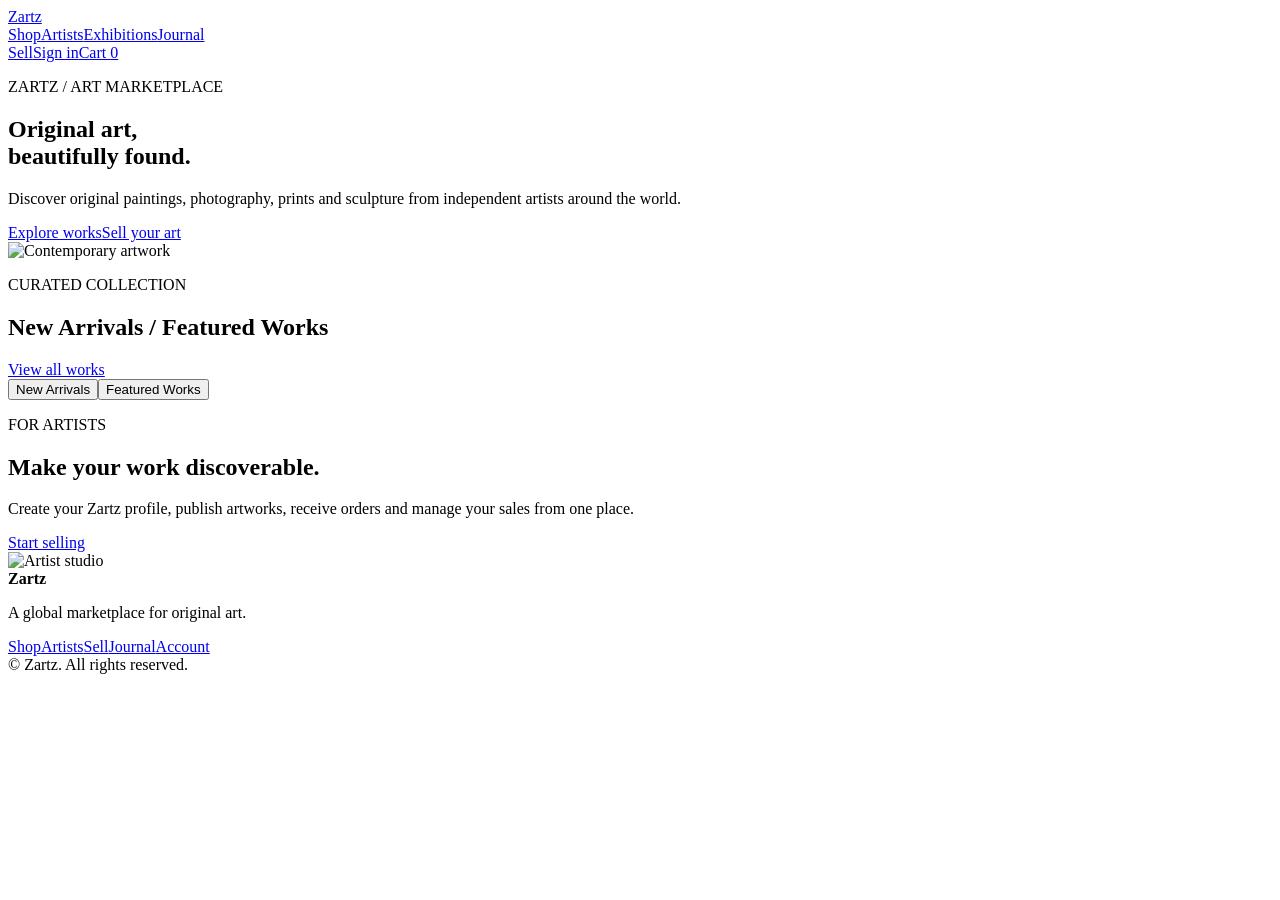
==== index.html @ e43a1148 "Add Zartz project - index" ====
<!doctype html>
<html lang="en">
<head>
  <meta charset="utf-8"><meta name="viewport" content="width=device-width,initial-scale=1">
  <meta name="description" content="Zartz — discover and collect original artworks from artists worldwide.">
  <title>Zartz — Art for everyone</title>
  <link rel="icon" href="https://cdn-icons-png.flaticon.com/512/2779/2779764.png">
  <link rel="stylesheet" href="css/styles.css">
  <script src="https://cdn.jsdelivr.net/npm/@supabase/supabase-js@2"></script>
  <script defer src="js/config.js"></script><script defer src="js/app.js"></script>
</head>
<body>
<header class="site-header"><a class="brand" href="index.html"><img src="https://cdn-icons-png.flaticon.com/512/2779/2779764.png" alt=""><span>Zartz</span></a>
<nav class="main-nav"><a href="shop.html">Shop</a><a href="artists.html">Artists</a><a href="exhibitions.html">Exhibitions</a><a href="journal.html">Journal</a></nav>
<div class="header-actions"><a href="sell.html">Sell</a><a href="login.html">Sign in</a><a class="cart-link" href="cart.html">Cart <span data-cart-count>0</span></a></div></header>
<main>
<section class="hero"><div class="hero-copy"><p class="eyebrow">ZARTZ / ART MARKETPLACE</p><h1>Original art,<br>beautifully found.</h1><p>Discover original paintings, photography, prints and sculpture from independent artists around the world.</p><div class="hero-actions"><a class="button button-dark" href="shop.html">Explore works</a><a class="text-link" href="sell.html">Sell your art</a></div></div>
<div class="hero-art"><img src="https://images.unsplash.com/photo-1577083288073-40892c0860a4?auto=format&fit=crop&w=1200&q=85" alt="Contemporary artwork"></div></section>
<section class="collection-section"><div class="section-head"><div><p class="eyebrow">CURATED COLLECTION</p><h2>New Arrivals / Featured Works</h2></div><a class="text-link" href="shop.html">View all works</a></div>
<div class="tabs" role="tablist"><button class="tab is-active" data-collection-tab="new">New Arrivals</button><button class="tab" data-collection-tab="featured">Featured Works</button></div><div id="home-grid" class="art-grid art-grid-4"></div></section>
<section class="split-banner"><div><p class="eyebrow">FOR ARTISTS</p><h2>Make your work discoverable.</h2><p>Create your Zartz profile, publish artworks, receive orders and manage your sales from one place.</p><a class="button button-dark" href="sell.html">Start selling</a></div><div class="split-image"><img src="https://images.unsplash.com/photo-1561214115-f2f134cc4912?auto=format&fit=crop&w=1200&q=85" alt="Artist studio"></div></section>
</main>
<footer class="site-footer"><div class="footer-brand"><img src="https://cdn-icons-png.flaticon.com/512/2779/2779764.png" alt=""><strong>Zartz</strong><p>A global marketplace for original art.</p></div><div class="footer-links"><a href="shop.html">Shop</a><a href="artists.html">Artists</a><a href="sell.html">Sell</a><a href="journal.html">Journal</a><a href="account.html">Account</a></div><div class="footer-bottom">© <span data-year></span> Zartz. All rights reserved.</div></footer>
</body></html>
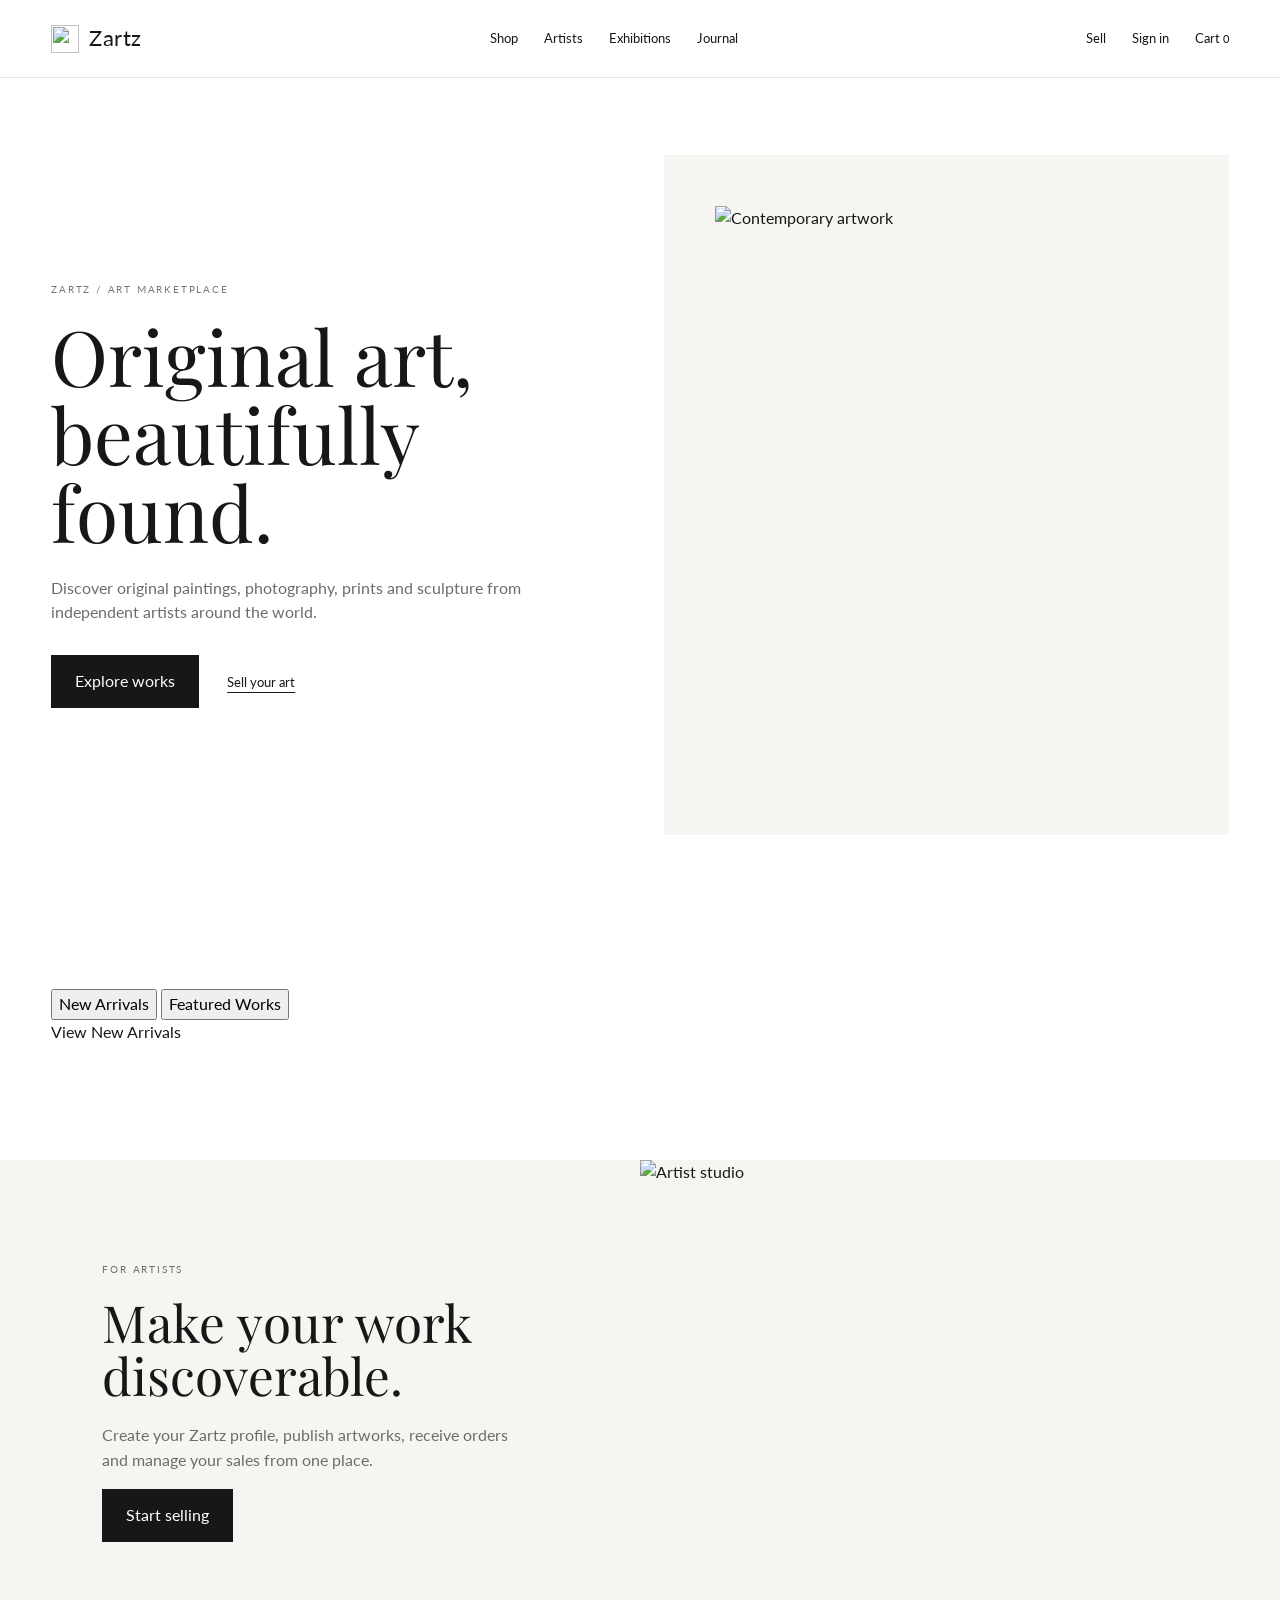
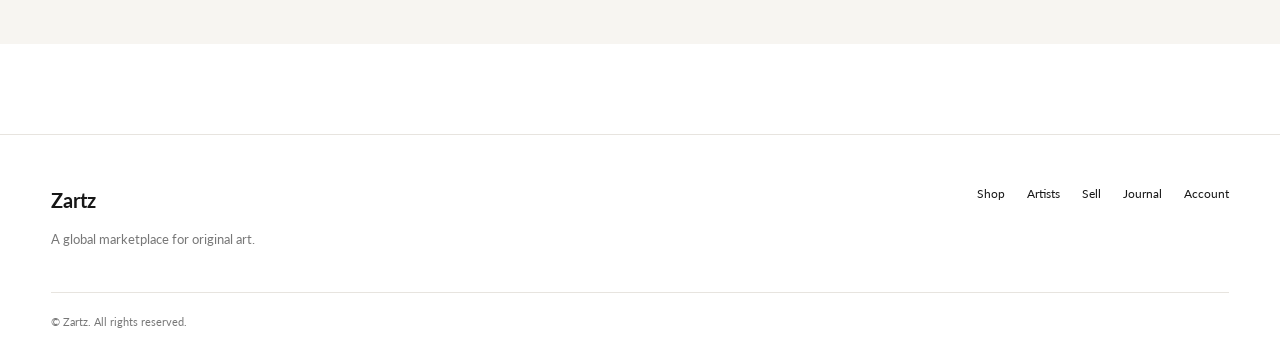
==== commit 4ebe8713: "Redesign homepage artwork collection to APC-style New Arrivals and Featured Works" ====
--- a/index.html
+++ b/index.html
@@ -1,24 +1,46 @@
 <!doctype html>
 <html lang="en">
 <head>
-  <meta charset="utf-8"><meta name="viewport" content="width=device-width,initial-scale=1">
+  <meta charset="utf-8">
+  <meta name="viewport" content="width=device-width,initial-scale=1">
   <meta name="description" content="Zartz — discover and collect original artworks from artists worldwide.">
   <title>Zartz — Art for everyone</title>
   <link rel="icon" href="https://cdn-icons-png.flaticon.com/512/2779/2779764.png">
   <link rel="stylesheet" href="css/styles.css">
   <script src="https://cdn.jsdelivr.net/npm/@supabase/supabase-js@2"></script>
-  <script defer src="js/config.js"></script><script defer src="js/app.js"></script>
+  <script defer src="js/config.js"></script>
+  <script defer src="js/app.js"></script>
 </head>
 <body>
-<header class="site-header"><a class="brand" href="index.html"><img src="https://cdn-icons-png.flaticon.com/512/2779/2779764.png" alt=""><span>Zartz</span></a>
-<nav class="main-nav"><a href="shop.html">Shop</a><a href="artists.html">Artists</a><a href="exhibitions.html">Exhibitions</a><a href="journal.html">Journal</a></nav>
-<div class="header-actions"><a href="sell.html">Sell</a><a href="login.html">Sign in</a><a class="cart-link" href="cart.html">Cart <span data-cart-count>0</span></a></div></header>
+<header class="site-header">
+  <a class="brand" href="index.html"><img src="https://cdn-icons-png.flaticon.com/512/2779/2779764.png" alt=""><span>Zartz</span></a>
+  <nav class="main-nav"><a href="shop.html">Shop</a><a href="artists.html">Artists</a><a href="exhibitions.html">Exhibitions</a><a href="journal.html">Journal</a></nav>
+  <div class="header-actions"><a href="sell.html">Sell</a><a href="login.html">Sign in</a><a class="cart-link" href="cart.html">Cart <span data-cart-count>0</span></a></div>
+</header>
+
 <main>
-<section class="hero"><div class="hero-copy"><p class="eyebrow">ZARTZ / ART MARKETPLACE</p><h1>Original art,<br>beautifully found.</h1><p>Discover original paintings, photography, prints and sculpture from independent artists around the world.</p><div class="hero-actions"><a class="button button-dark" href="shop.html">Explore works</a><a class="text-link" href="sell.html">Sell your art</a></div></div>
-<div class="hero-art"><img src="https://images.unsplash.com/photo-1577083288073-40892c0860a4?auto=format&fit=crop&w=1200&q=85" alt="Contemporary artwork"></div></section>
-<section class="collection-section"><div class="section-head"><div><p class="eyebrow">CURATED COLLECTION</p><h2>New Arrivals / Featured Works</h2></div><a class="text-link" href="shop.html">View all works</a></div>
-<div class="tabs" role="tablist"><button class="tab is-active" data-collection-tab="new">New Arrivals</button><button class="tab" data-collection-tab="featured">Featured Works</button></div><div id="home-grid" class="art-grid art-grid-4"></div></section>
+<section class="hero">
+  <div class="hero-copy">
+    <p class="eyebrow">ZARTZ / ART MARKETPLACE</p>
+    <h1>Original art,<br>beautifully found.</h1>
+    <p>Discover original paintings, photography, prints and sculpture from independent artists around the world.</p>
+    <div class="hero-actions"><a class="button button-dark" href="shop.html">Explore works</a><a class="text-link" href="sell.html">Sell your art</a></div>
+  </div>
+  <div class="hero-art"><img src="https://images.unsplash.com/photo-1577083288073-40892c0860a4?auto=format&fit=crop&w=1200&q=85" alt="Contemporary artwork"></div>
+</section>
+
+<section class="collection-section apc-collection" aria-label="New Arrivals and Featured Works">
+  <div class="collection-tabs" role="tablist" aria-label="Artwork collections">
+    <button class="collection-tab is-active" role="tab" aria-selected="true" data-collection-tab="new">New Arrivals</button>
+    <button class="collection-tab" role="tab" aria-selected="false" data-collection-tab="featured">Featured Works</button>
+  </div>
+  <div id="home-grid" class="apc-art-grid"></div>
+  <div class="collection-footer"><a class="collection-cta" href="shop.html" data-collection-link>View New Arrivals</a></div>
+</section>
+
 <section class="split-banner"><div><p class="eyebrow">FOR ARTISTS</p><h2>Make your work discoverable.</h2><p>Create your Zartz profile, publish artworks, receive orders and manage your sales from one place.</p><a class="button button-dark" href="sell.html">Start selling</a></div><div class="split-image"><img src="https://images.unsplash.com/photo-1561214115-f2f134cc4912?auto=format&fit=crop&w=1200&q=85" alt="Artist studio"></div></section>
 </main>
+
 <footer class="site-footer"><div class="footer-brand"><img src="https://cdn-icons-png.flaticon.com/512/2779/2779764.png" alt=""><strong>Zartz</strong><p>A global marketplace for original art.</p></div><div class="footer-links"><a href="shop.html">Shop</a><a href="artists.html">Artists</a><a href="sell.html">Sell</a><a href="journal.html">Journal</a><a href="account.html">Account</a></div><div class="footer-bottom">© <span data-year></span> Zartz. All rights reserved.</div></footer>
-</body></html>+</body>
+</html>
--- a/css/styles.css
+++ b/css/styles.css
@@ -0,0 +1,5 @@
+@import url('https://fonts.googleapis.com/css2?family=Lato:wght@300;400&family=Playfair+Display:wght@300;400&display=swap');
+:root{--ink:#171717;--muted:#6c6c6c;--line:#e7e4df;--paper:#fff;--soft:#f7f5f1;--max:1440px}
+*{box-sizing:border-box}html{scroll-behavior:smooth}body{margin:0;background:var(--paper);color:var(--ink);font-family:Lato,Arial,sans-serif;font-weight:400;line-height:1.55}a{color:inherit;text-decoration:none}img{max-width:100%;display:block}button,input,select,textarea{font:inherit}.site-header{height:78px;border-bottom:1px solid var(--line);display:flex;align-items:center;justify-content:space-between;padding:0 4vw;position:sticky;top:0;background:rgba(255,255,255,.96);backdrop-filter:blur(10px);z-index:20}.brand{display:flex;align-items:center;gap:10px;font-size:22px;letter-spacing:.02em}.brand img{width:28px;height:28px;object-fit:contain}.main-nav,.header-actions{display:flex;align-items:center;gap:26px;font-size:13px}.main-nav a,.header-actions a{position:relative}.main-nav a:hover,.header-actions a:hover,.main-nav a.active{opacity:.55}.cart-link span{font-size:11px}.hero{max-width:var(--max);margin:auto;padding:6vw 4vw 7vw;display:grid;grid-template-columns:1fr 1.08fr;gap:7vw;align-items:center}.hero-copy{max-width:580px}.eyebrow{font-size:10px;letter-spacing:.18em;margin:0 0 18px;color:#777}.hero h1,.page-heading h1{font-family:"Playfair Display",Georgia,serif;font-weight:300;font-size:clamp(48px,6vw,88px);line-height:1.02;margin:0 0 25px}.hero p:not(.eyebrow){font-size:16px;color:var(--muted);max-width:500px}.hero-art{background:var(--soft);padding:4vw}.hero-art img{width:100%;aspect-ratio:4/5;object-fit:cover}.hero-actions{display:flex;align-items:center;gap:28px;margin-top:30px}.button{border:1px solid var(--ink);padding:13px 23px;display:inline-flex;justify-content:center;align-items:center;cursor:pointer;transition:.25s}.button-dark{background:var(--ink);color:#fff}.button-dark:hover{background:#444}.text-link{text-decoration:underline;text-underline-offset:5px;font-size:13px}.collection-section,.page{max-width:var(--max);margin:auto;padding:5vw 4vw}.section-head{display:flex;justify-content:space-between;gap:30px;align-items:end}.section-head h2{font-family:"Playfair Display",Georgia,serif;font-weight:300;font-size:clamp(34px,4vw,54px);line-height:1.05;margin:0}.tabs{display:flex;gap:30px;border-bottom:1px solid var(--line);margin:38px 0 32px}.tab{background:none;border:0;padding:0 0 13px;cursor:pointer;font-size:12px;text-transform:uppercase;letter-spacing:.08em;color:#888;border-bottom:1px solid transparent}.tab.is-active{color:var(--ink);border-bottom-color:var(--ink)}.art-grid{display:grid;gap:38px 22px}.art-grid-4{grid-template-columns:repeat(4,1fr)}.art-card{min-width:0}.art-media{position:relative;background:var(--soft);overflow:hidden}.art-media img{width:100%;aspect-ratio:4/5;object-fit:cover;transition:transform .5s ease}.art-card:hover .art-media img{transform:scale(1.025)}.card-actions{position:absolute;left:14px;right:14px;bottom:14px;opacity:0;transform:translateY(8px);transition:.25s}.art-card:hover .card-actions{opacity:1;transform:none}.mini-button{background:#fff;border:0;width:100%;padding:12px;cursor:pointer;font-size:12px}.art-meta{padding-top:14px}.art-artist{font-size:11px;color:#777;margin-bottom:4px}.art-title{font-size:14px;margin-bottom:5px}.art-price{font-size:13px}.split-banner{background:var(--soft);max-width:var(--max);margin:4vw auto 0;display:grid;grid-template-columns:1fr 1fr}.split-banner>div:first-child{padding:8vw}.split-banner h2{font-family:"Playfair Display";font-weight:300;font-size:clamp(36px,4vw,58px);line-height:1.05;margin:0 0 20px}.split-banner p{color:var(--muted)}.split-image img{height:100%;width:100%;object-fit:cover}.page-heading{margin-bottom:50px;max-width:760px}.page-heading h1{font-size:clamp(46px,6vw,76px)}.page-heading p:last-child{color:var(--muted)}.shop-toolbar{display:grid;grid-template-columns:2fr 1fr 1fr;gap:12px;margin-bottom:35px}.input{border:1px solid var(--line);background:#fff;padding:13px 14px;outline:0;width:100%}.input:focus{border-color:#999}.form-card{max-width:720px;border-top:1px solid var(--line);padding-top:30px;display:grid;gap:20px}.form-card label{display:grid;gap:7px;font-size:12px}.form-card textarea{resize:vertical}.narrow{max-width:920px}.status{font-size:13px;color:#777;min-height:20px}.artist-grid{display:grid;grid-template-columns:repeat(4,1fr);gap:25px}.artist-card img{aspect-ratio:1;object-fit:cover;background:var(--soft)}.artist-card h3{font-family:"Playfair Display";font-weight:300;font-size:25px;margin:12px 0 3px}.artist-card p{font-size:12px;color:#777}.detail{display:grid;grid-template-columns:1.2fr .8fr;gap:7vw;align-items:start}.detail-image{background:var(--soft)}.detail-image img{width:100%;max-height:78vh;object-fit:contain}.detail-copy{position:sticky;top:110px}.detail-copy h1{font-family:"Playfair Display";font-size:clamp(40px,5vw,70px);font-weight:300;line-height:1.05;margin:0 0 12px}.detail-copy .price{font-size:17px;margin:25px 0}.detail-copy p{color:var(--muted)}.content-grid{display:grid;grid-template-columns:repeat(3,1fr);gap:30px}.content-card{border-top:1px solid var(--line);padding-top:18px}.content-card h2{font-family:"Playfair Display";font-weight:300;font-size:30px}.auth-page{min-height:100vh;display:grid;place-items:center;padding:30px}.centered{position:absolute;top:30px;left:40px}.auth-card{width:min(440px,100%);border-top:1px solid var(--line);padding-top:25px}.auth-card h1{font-family:"Playfair Display";font-weight:300;font-size:48px}.auth-card form{display:grid;gap:18px}.auth-card label{display:grid;gap:6px;font-size:12px}.text-button{border:0;background:none;text-decoration:underline;padding:18px 0;cursor:pointer}.cart-row{display:grid;grid-template-columns:130px 1fr auto;gap:22px;padding:20px 0;border-bottom:1px solid var(--line);align-items:center}.cart-row img{width:130px;aspect-ratio:1;object-fit:cover}.cart-total{display:flex;justify-content:space-between;max-width:500px;padding-top:25px;font-size:17px}.site-footer{border-top:1px solid var(--line);margin-top:7vw;padding:50px 4vw 25px;display:grid;grid-template-columns:1fr auto;gap:30px}.footer-brand img{width:28px}.footer-brand strong{font-size:20px}.footer-brand p{color:#777;font-size:13px}.footer-links{display:flex;gap:22px;font-size:12px}.footer-bottom{grid-column:1/-1;border-top:1px solid var(--line);padding-top:20px;font-size:11px;color:#777}
+@media(max-width:900px){.main-nav{display:none}.site-header{height:68px;padding:0 18px}.header-actions{gap:14px;font-size:12px}.hero{grid-template-columns:1fr;padding:45px 20px}.hero-art{order:-1;padding:15px}.collection-section,.page{padding:55px 20px}.art-grid-4{grid-template-columns:repeat(2,1fr);gap:28px 14px}.artist-grid{grid-template-columns:repeat(2,1fr)}.split-banner{grid-template-columns:1fr}.split-banner>div:first-child{padding:55px 20px}.shop-toolbar{grid-template-columns:1fr}.detail{grid-template-columns:1fr;gap:35px}.detail-copy{position:static}.content-grid{grid-template-columns:1fr 1fr}.site-footer{grid-template-columns:1fr}.footer-links{flex-wrap:wrap}.footer-bottom{grid-column:auto}}
+@media(max-width:520px){.header-actions a:nth-child(2){display:none}.art-grid-4,.artist-grid,.content-grid{grid-template-columns:1fr 1fr}.art-grid-4{gap:22px 10px}.card-actions{opacity:1;transform:none;position:static;margin-top:8px}.mini-button{border:1px solid var(--line)}.art-title{font-size:13px}.art-price{font-size:12px}.hero h1{font-size:48px}.section-head{align-items:start;flex-direction:column}.cart-row{grid-template-columns:80px 1fr;gap:12px}.cart-row img{width:80px}.cart-row .remove{grid-column:2}.centered{left:20px}.site-footer{padding-left:20px;padding-right:20px}}
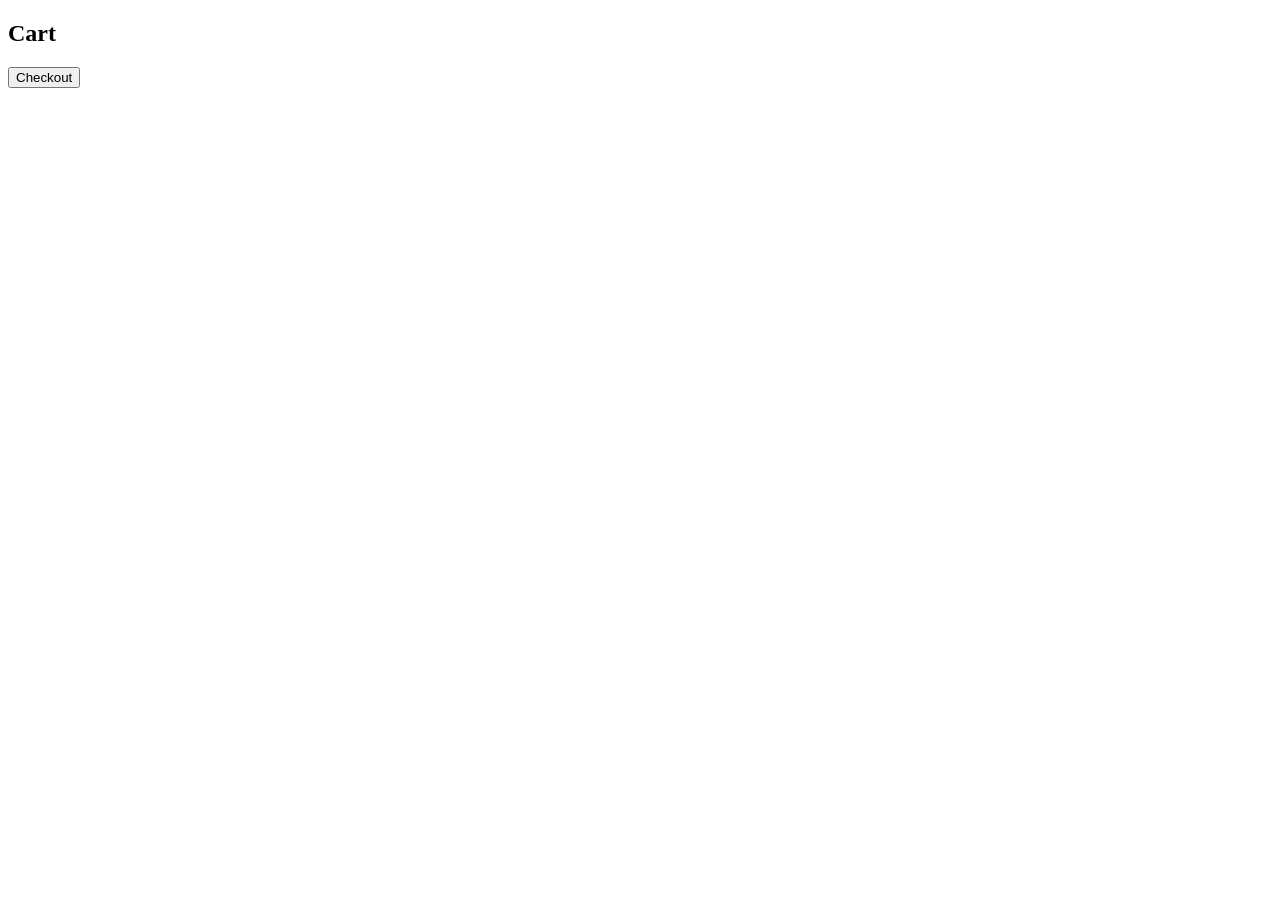
==== commit 4fdd798b: "Update Zartz storefront for Paystack checkout" ====
--- a/index.html
+++ b/index.html
@@ -1,46 +1 @@
-<!doctype html>
-<html lang="en">
-<head>
-  <meta charset="utf-8">
-  <meta name="viewport" content="width=device-width,initial-scale=1">
-  <meta name="description" content="Zartz — discover and collect original artworks from artists worldwide.">
-  <title>Zartz — Art for everyone</title>
-  <link rel="icon" href="https://cdn-icons-png.flaticon.com/512/2779/2779764.png">
-  <link rel="stylesheet" href="css/styles.css">
-  <script src="https://cdn.jsdelivr.net/npm/@supabase/supabase-js@2"></script>
-  <script defer src="js/config.js"></script>
-  <script defer src="js/app.js"></script>
-</head>
-<body>
-<header class="site-header">
-  <a class="brand" href="index.html"><img src="https://cdn-icons-png.flaticon.com/512/2779/2779764.png" alt=""><span>Zartz</span></a>
-  <nav class="main-nav"><a href="shop.html">Shop</a><a href="artists.html">Artists</a><a href="exhibitions.html">Exhibitions</a><a href="journal.html">Journal</a></nav>
-  <div class="header-actions"><a href="sell.html">Sell</a><a href="login.html">Sign in</a><a class="cart-link" href="cart.html">Cart <span data-cart-count>0</span></a></div>
-</header>
-
-<main>
-<section class="hero">
-  <div class="hero-copy">
-    <p class="eyebrow">ZARTZ / ART MARKETPLACE</p>
-    <h1>Original art,<br>beautifully found.</h1>
-    <p>Discover original paintings, photography, prints and sculpture from independent artists around the world.</p>
-    <div class="hero-actions"><a class="button button-dark" href="shop.html">Explore works</a><a class="text-link" href="sell.html">Sell your art</a></div>
-  </div>
-  <div class="hero-art"><img src="https://images.unsplash.com/photo-1577083288073-40892c0860a4?auto=format&fit=crop&w=1200&q=85" alt="Contemporary artwork"></div>
-</section>
-
-<section class="collection-section apc-collection" aria-label="New Arrivals and Featured Works">
-  <div class="collection-tabs" role="tablist" aria-label="Artwork collections">
-    <button class="collection-tab is-active" role="tab" aria-selected="true" data-collection-tab="new">New Arrivals</button>
-    <button class="collection-tab" role="tab" aria-selected="false" data-collection-tab="featured">Featured Works</button>
-  </div>
-  <div id="home-grid" class="apc-art-grid"></div>
-  <div class="collection-footer"><a class="collection-cta" href="shop.html" data-collection-link>View New Arrivals</a></div>
-</section>
-
-<section class="split-banner"><div><p class="eyebrow">FOR ARTISTS</p><h2>Make your work discoverable.</h2><p>Create your Zartz profile, publish artworks, receive orders and manage your sales from one place.</p><a class="button button-dark" href="sell.html">Start selling</a></div><div class="split-image"><img src="https://images.unsplash.com/photo-1561214115-f2f134cc4912?auto=format&fit=crop&w=1200&q=85" alt="Artist studio"></div></section>
-</main>
-
-<footer class="site-footer"><div class="footer-brand"><img src="https://cdn-icons-png.flaticon.com/512/2779/2779764.png" alt=""><strong>Zartz</strong><p>A global marketplace for original art.</p></div><div class="footer-links"><a href="shop.html">Shop</a><a href="artists.html">Artists</a><a href="sell.html">Sell</a><a href="journal.html">Journal</a><a href="account.html">Account</a></div><div class="footer-bottom">© <span data-year></span> Zartz. All rights reserved.</div></footer>
-</body>
-</html>+<!doctype html><html lang="en"><head><meta charset="utf-8"><meta name="viewport" content="width=device-width,initial-scale=1"><title>Zartz — Paystack Test Store</title><link rel="stylesheet" href="style.css"><script src="https://js.paystack.co/v2/inline.js"></script><script defer src="script.js"></script></head><body><main id="app"></main><aside id="cart"><h2>Cart</h2><div id="cart-items"></div><button id="pay">Checkout</button><p id="msg"></p></aside><dialog id="paydlg"><form method="dialog"><h3>Pay with Paystack</h3><input id="payemail" type="email" placeholder="Email" required><button id="continuepay" type="button">Continue to Paystack</button><button>Cancel</button></form></dialog></body></html>
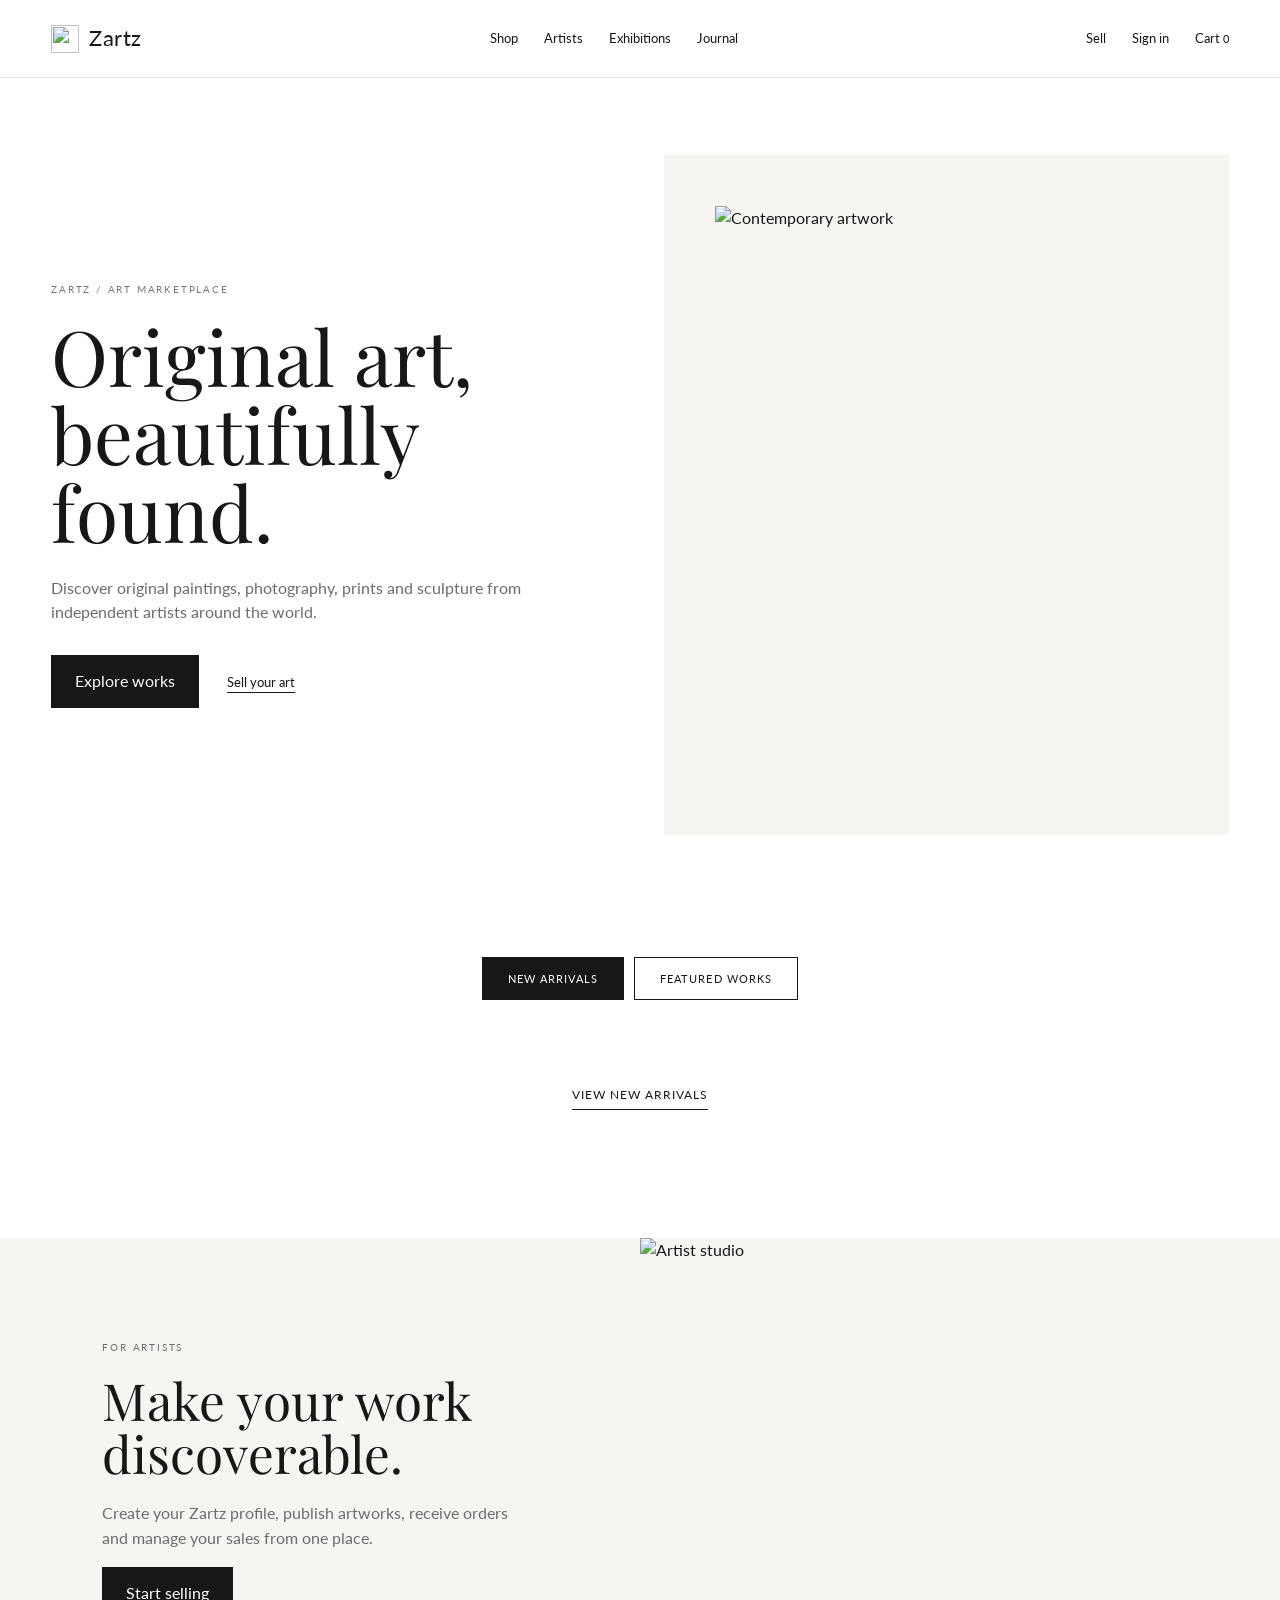
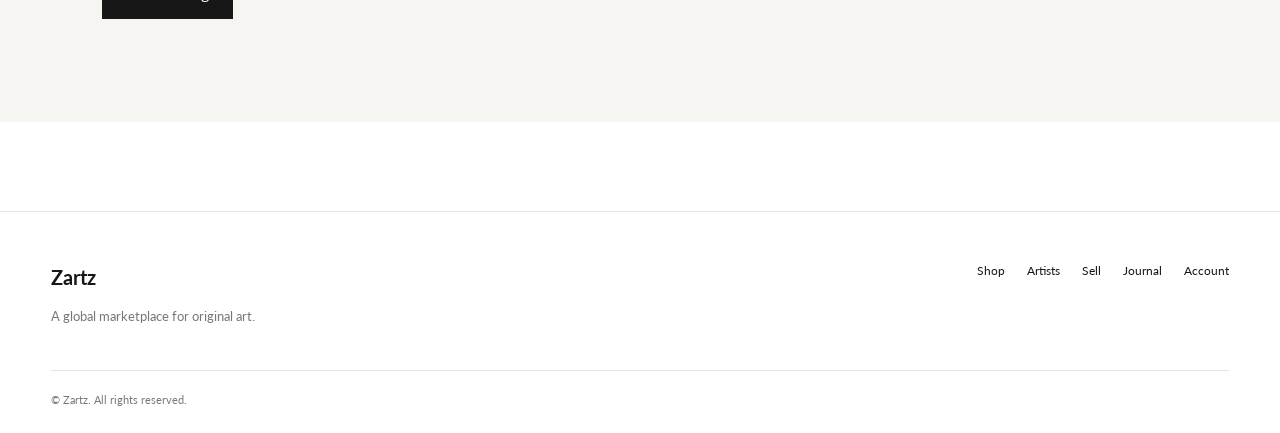
==== commit d8ec0722: "Restore Supabase storefront entry point" ====
--- a/index.html
+++ b/index.html
@@ -1 +1,42 @@
-<!doctype html><html lang="en"><head><meta charset="utf-8"><meta name="viewport" content="width=device-width,initial-scale=1"><title>Zartz — Paystack Test Store</title><link rel="stylesheet" href="style.css"><script src="https://js.paystack.co/v2/inline.js"></script><script defer src="script.js"></script></head><body><main id="app"></main><aside id="cart"><h2>Cart</h2><div id="cart-items"></div><button id="pay">Checkout</button><p id="msg"></p></aside><dialog id="paydlg"><form method="dialog"><h3>Pay with Paystack</h3><input id="payemail" type="email" placeholder="Email" required><button id="continuepay" type="button">Continue to Paystack</button><button>Cancel</button></form></dialog></body></html>+<!doctype html>
+<html lang="en">
+<head>
+  <meta charset="utf-8">
+  <meta name="viewport" content="width=device-width,initial-scale=1">
+  <meta name="description" content="Zartz — discover and collect original artworks from artists worldwide.">
+  <title>Zartz — Art for everyone</title>
+  <link rel="icon" href="https://cdn-icons-png.flaticon.com/512/2779/2779764.png">
+  <link rel="stylesheet" href="css/styles.css">
+  <script src="https://cdn.jsdelivr.net/npm/@supabase/supabase-js@2"></script>
+  <script defer src="js/config.js"></script>
+  <script defer src="js/app.js"></script>
+</head>
+<body>
+<header class="site-header">
+  <a class="brand" href="index.html"><img src="https://cdn-icons-png.flaticon.com/512/2779/2779764.png" alt=""><span>Zartz</span></a>
+  <nav class="main-nav"><a href="shop.html">Shop</a><a href="artists.html">Artists</a><a href="exhibitions.html">Exhibitions</a><a href="journal.html">Journal</a></nav>
+  <div class="header-actions"><a href="sell.html">Sell</a><a href="login.html">Sign in</a><a class="cart-link" href="cart.html">Cart <span data-cart-count>0</span></a></div>
+</header>
+<main>
+<section class="hero">
+  <div class="hero-copy">
+    <p class="eyebrow">ZARTZ / ART MARKETPLACE</p>
+    <h1>Original art,<br>beautifully found.</h1>
+    <p>Discover original paintings, photography, prints and sculpture from independent artists around the world.</p>
+    <div class="hero-actions"><a class="button button-dark" href="shop.html">Explore works</a><a class="text-link" href="sell.html">Sell your art</a></div>
+  </div>
+  <div class="hero-art"><img src="https://images.unsplash.com/photo-1577083288073-40892c0860a4?auto=format&fit=crop&w=1200&q=85" alt="Contemporary artwork"></div>
+</section>
+<section class="collection-section apc-collection" aria-label="New Arrivals and Featured Works">
+  <div class="collection-tabs" role="tablist" aria-label="Artwork collections">
+    <button class="collection-tab is-active" role="tab" aria-selected="true" data-collection-tab="new">New Arrivals</button>
+    <button class="collection-tab" role="tab" aria-selected="false" data-collection-tab="featured">Featured Works</button>
+  </div>
+  <div id="home-grid" class="apc-art-grid"></div>
+  <div class="collection-footer"><a class="collection-cta" href="shop.html" data-collection-link>View New Arrivals</a></div>
+</section>
+<section class="split-banner"><div><p class="eyebrow">FOR ARTISTS</p><h2>Make your work discoverable.</h2><p>Create your Zartz profile, publish artworks, receive orders and manage your sales from one place.</p><a class="button button-dark" href="sell.html">Start selling</a></div><div class="split-image"><img src="https://images.unsplash.com/photo-1561214115-f2f134cc4912?auto=format&fit=crop&w=1200&q=85" alt="Artist studio"></div></section>
+</main>
+<footer class="site-footer"><div class="footer-brand"><img src="https://cdn-icons-png.flaticon.com/512/2779/2779764.png" alt=""><strong>Zartz</strong><p>A global marketplace for original art.</p></div><div class="footer-links"><a href="shop.html">Shop</a><a href="artists.html">Artists</a><a href="sell.html">Sell</a><a href="journal.html">Journal</a><a href="account.html">Account</a></div><div class="footer-bottom">© <span data-year></span> Zartz. All rights reserved.</div></footer>
+</body>
+</html>
--- a/css/styles.css
+++ b/css/styles.css
@@ -0,0 +1,13 @@
+@import url('https://fonts.googleapis.com/css2?family=Lato:wght@300;400&family=Playfair+Display:wght@300;400&display=swap');
+:root{--ink:#171717;--muted:#6c6c6c;--line:#e7e4df;--paper:#fff;--soft:#f7f5f1;--max:1440px}
+*{box-sizing:border-box}html{scroll-behavior:smooth}body{margin:0;background:var(--paper);color:var(--ink);font-family:Lato,Arial,sans-serif;font-weight:400;line-height:1.55}a{color:inherit;text-decoration:none}img{max-width:100%;display:block}button,input,select,textarea{font:inherit}
+.site-header{height:78px;border-bottom:1px solid var(--line);display:flex;align-items:center;justify-content:space-between;padding:0 4vw;position:sticky;top:0;background:rgba(255,255,255,.96);backdrop-filter:blur(10px);z-index:20}.brand{display:flex;align-items:center;gap:10px;font-size:22px;letter-spacing:.02em}.brand img{width:28px;height:28px;object-fit:contain}.main-nav,.header-actions{display:flex;align-items:center;gap:26px;font-size:13px}.main-nav a,.header-actions a{position:relative}.main-nav a:hover,.header-actions a:hover,.main-nav a.active{opacity:.55}.cart-link span{font-size:11px}
+.hero{max-width:var(--max);margin:auto;padding:6vw 4vw 7vw;display:grid;grid-template-columns:1fr 1.08fr;gap:7vw;align-items:center}.hero-copy{max-width:580px}.eyebrow{font-size:10px;letter-spacing:.18em;margin:0 0 18px;color:#777}.hero h1,.page-heading h1{font-family:"Playfair Display",Georgia,serif;font-weight:300;font-size:clamp(48px,6vw,88px);line-height:1.02;margin:0 0 25px}.hero p:not(.eyebrow){font-size:16px;color:var(--muted);max-width:500px}.hero-art{background:var(--soft);padding:4vw}.hero-art img{width:100%;aspect-ratio:4/5;object-fit:cover}.hero-actions{display:flex;align-items:center;gap:28px;margin-top:30px}.button{border:1px solid var(--ink);padding:13px 23px;display:inline-flex;justify-content:center;align-items:center;cursor:pointer;transition:.25s}.button-dark{background:var(--ink);color:#fff}.button-dark:hover{background:#444}.text-link{text-decoration:underline;text-underline-offset:5px;font-size:13px}
+
+/* APC-style New Arrivals / Featured Works homepage collection */
+.apc-collection{max-width:var(--max);margin:auto;padding:2.5vw 4vw 6vw}.collection-tabs{display:flex;justify-content:center;align-items:center;gap:10px;margin:0 auto 38px}.collection-tab{appearance:none;border:1px solid var(--ink);background:#fff;color:var(--ink);padding:12px 25px;min-width:138px;cursor:pointer;font-size:11px;letter-spacing:.1em;text-transform:uppercase;transition:background .2s,color .2s,border-color .2s}.collection-tab.is-active{background:var(--ink);color:#fff}.collection-tab:hover{background:var(--ink);color:#fff}.apc-art-grid{display:grid;grid-template-columns:repeat(4,minmax(0,1fr));gap:54px 24px}.apc-art-card{min-width:0}.apc-art-media{position:relative;background:#f4f3f1;overflow:hidden}.apc-art-media img{width:100%;aspect-ratio:1/1.14;object-fit:cover;transition:transform .45s ease}.apc-art-card:hover .apc-art-media img{transform:scale(1.018)}.apc-card-cart{position:absolute;left:12px;right:12px;bottom:12px;opacity:0;transform:translateY(7px);transition:opacity .2s,transform .2s}.apc-art-card:hover .apc-card-cart{opacity:1;transform:none}.apc-cart-button{width:100%;border:0;background:#fff;color:#171717;padding:12px 14px;cursor:pointer;font-size:11px;letter-spacing:.08em;text-transform:uppercase}.apc-art-info{padding-top:13px}.apc-art-title{font-size:14px;line-height:1.35;margin:0 0 5px}.apc-art-price{font-size:13px}.collection-footer{display:flex;justify-content:center;padding-top:48px}.collection-cta{display:inline-block;border-bottom:1px solid var(--ink);padding-bottom:4px;font-size:12px;letter-spacing:.08em;text-transform:uppercase}
+.split-banner{background:var(--soft);max-width:var(--max);margin:4vw auto 0;display:grid;grid-template-columns:1fr 1fr}.split-banner>div:first-child{padding:8vw}.split-banner h2{font-family:"Playfair Display";font-weight:300;font-size:clamp(36px,4vw,58px);line-height:1.05;margin:0 0 20px}.split-banner p{color:var(--muted)}.split-image img{height:100%;width:100%;object-fit:cover}
+.page,.collection-section:not(.apc-collection){max-width:var(--max);margin:auto;padding:5vw 4vw}.page-heading{margin-bottom:50px;max-width:760px}.page-heading h1{font-size:clamp(46px,6vw,76px)}.page-heading p:last-child{color:var(--muted)}.shop-toolbar{display:grid;grid-template-columns:2fr 1fr 1fr;gap:12px;margin-bottom:35px}.input{border:1px solid var(--line);background:#fff;padding:13px 14px;outline:0;width:100%}.input:focus{border-color:#999}.form-card{max-width:720px;border-top:1px solid var(--line);padding-top:30px;display:grid;gap:20px}.form-card label{display:grid;gap:7px;font-size:12px}.form-card textarea{resize:vertical}.narrow{max-width:920px}.status{font-size:13px;color:#777;min-height:20px}.artist-grid{display:grid;grid-template-columns:repeat(4,1fr);gap:25px}.artist-card img{aspect-ratio:1;object-fit:cover;background:var(--soft)}.artist-card h3{font-family:"Playfair Display";font-weight:300;font-size:25px;margin:12px 0 3px}.artist-card p{font-size:12px;color:#777}.detail{display:grid;grid-template-columns:1.2fr .8fr;gap:7vw;align-items:start}.detail-image{background:var(--soft)}.detail-image img{width:100%;max-height:78vh;object-fit:contain}.detail-copy{position:sticky;top:110px}.detail-copy h1{font-family:"Playfair Display";font-size:clamp(40px,5vw,70px);font-weight:300;line-height:1.05;margin:0 0 12px}.detail-copy .price{font-size:17px;margin:25px 0}.detail-copy p{color:var(--muted)}.content-grid{display:grid;grid-template-columns:repeat(3,1fr);gap:30px}.content-card{border-top:1px solid var(--line);padding-top:18px}.content-card h2{font-family:"Playfair Display";font-weight:300;font-size:30px}.auth-page{min-height:100vh;display:grid;place-items:center;padding:30px}.centered{position:absolute;top:30px;left:40px}.auth-card{width:min(440px,100%);border-top:1px solid var(--line);padding-top:25px}.auth-card h1{font-family:"Playfair Display";font-weight:300;font-size:48px}.auth-card form{display:grid;gap:18px}.auth-card label{display:grid;gap:6px;font-size:12px}.text-button{border:0;background:none;text-decoration:underline;padding:18px 0;cursor:pointer}.cart-row{display:grid;grid-template-columns:130px 1fr auto;gap:22px;padding:20px 0;border-bottom:1px solid var(--line);align-items:center}.cart-row img{width:130px;aspect-ratio:1;object-fit:cover}.cart-total{display:flex;justify-content:space-between;max-width:500px;padding-top:25px;font-size:17px}.site-footer{border-top:1px solid var(--line);margin-top:7vw;padding:50px 4vw 25px;display:grid;grid-template-columns:1fr auto;gap:30px}.footer-brand img{width:28px}.footer-brand strong{font-size:20px}.footer-brand p{color:#777;font-size:13px}.footer-links{display:flex;gap:22px;font-size:12px}.footer-bottom{grid-column:1/-1;border-top:1px solid var(--line);padding-top:20px;font-size:11px;color:#777}
+@media(max-width:900px){.main-nav{display:none}.site-header{height:68px;padding:0 18px}.header-actions{gap:14px;font-size:12px}.hero{grid-template-columns:1fr;padding:45px 20px}.hero-art{order:-1;padding:15px}.apc-collection{padding:45px 20px 65px}.apc-art-grid{grid-template-columns:repeat(2,minmax(0,1fr));gap:34px 14px}.collection-tabs{margin-bottom:30px}.split-banner{grid-template-columns:1fr}.split-banner>div:first-child{padding:55px 20px}.shop-toolbar{grid-template-columns:1fr}.detail{grid-template-columns:1fr;gap:35px}.detail-copy{position:static}.content-grid{grid-template-columns:1fr 1fr}.site-footer{grid-template-columns:1fr}.footer-links{flex-wrap:wrap}.footer-bottom{grid-column:auto}}
+@media(max-width:520px){.header-actions a:nth-child(2){display:none}.apc-collection{padding-left:14px;padding-right:14px}.apc-art-grid{grid-template-columns:repeat(2,minmax(0,1fr));gap:27px 9px}.apc-art-media img{aspect-ratio:1/1.12}.apc-card-cart{opacity:1;transform:none;position:static;margin-top:7px}.apc-cart-button{border:1px solid var(--line);padding:10px 8px;font-size:10px}.apc-art-title{font-size:12px}.apc-art-price{font-size:12px}.collection-tabs{gap:7px}.collection-tab{min-width:0;flex:1;padding:11px 8px;font-size:9px}.hero h1{font-size:48px}.section-head{align-items:start;flex-direction:column}.cart-row{grid-template-columns:80px 1fr;gap:12px}.cart-row img{width:80px}.cart-row .remove{grid-column:2}.centered{left:20px}.site-footer{padding-left:20px;padding-right:20px}}
+@media(prefers-reduced-motion:reduce){*,*::before,*::after{scroll-behavior:auto!important;transition-duration:.01ms!important;animation-duration:.01ms!important}}
